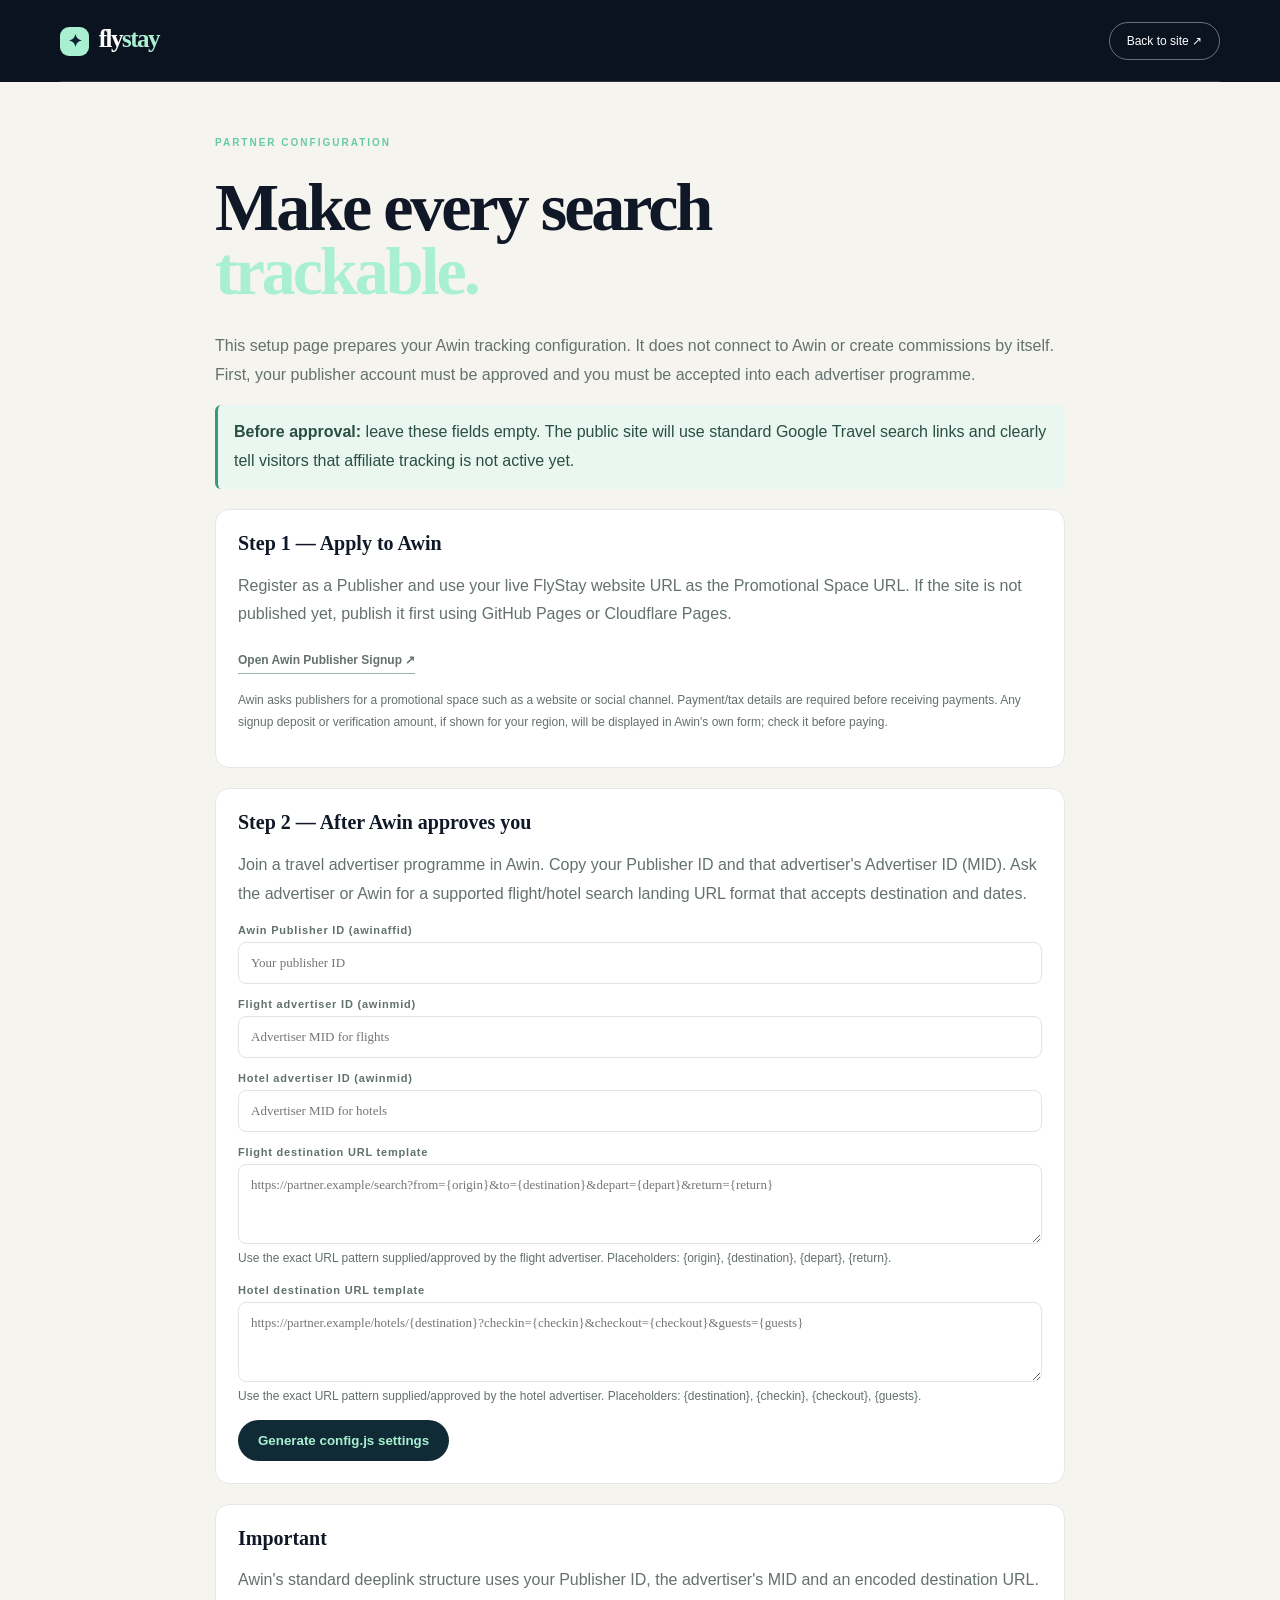
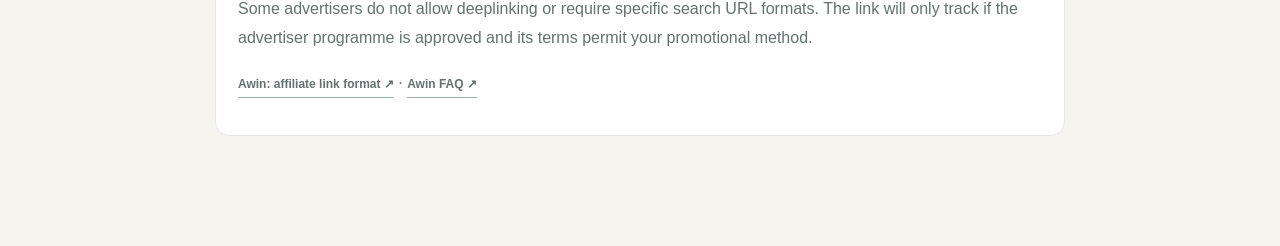
==== affiliate-setup.html @ 5011d4ce "Add files via upload" ====
<!doctype html>
<html lang="en"><head><meta charset="utf-8"><meta name="viewport" content="width=device-width,initial-scale=1"><title>Affiliate setup — FlyStay</title><link rel="stylesheet" href="styles.css">
<style>
.setup{max-width:850px;padding:55px 0 90px}.setup h1{font-size:clamp(42px,7vw,68px);letter-spacing:-3px;margin:28px 0}.setup p{color:#64716e;line-height:1.8}.setup-card{background:#fff;border:1px solid #e3e8e4;border-radius:14px;padding:22px;margin:20px 0}.setup-card h2{font:600 20px "Space Grotesk"}.setup label{display:block;font-size:11px;font-weight:700;letter-spacing:.8px;color:#61716d;margin:14px 0 6px}.setup input,.setup textarea{width:100%;border:1px solid #dfe6e1;border-radius:8px;padding:12px;font:13px "DM Sans";color:#13242b}.setup textarea{min-height:80px}.setup button{background:#102b35;color:#a9f0d1;border:0;border-radius:30px;padding:13px 20px;font-weight:700;cursor:pointer}.setup pre{white-space:pre-wrap;overflow-wrap:anywhere;background:#101c28;color:#c9f4df;padding:16px;border-radius:10px;font-size:12px}.hint{font-size:12px!important}.notice{background:#eaf7f0;border-left:3px solid #399a7b;padding:13px 16px;border-radius:6px;color:#294e42!important}
</style></head>
<body><header class="nav-wrap" style="position:relative;background:#0b1220"><nav class="nav container"><a class="brand" href="index.html"><span class="brand-mark">✦</span> fly<span>stay</span></a><a class="nav-cta" href="index.html">Back to site ↗</a></nav></header>
<main class="container setup">
<div class="section-kicker">PARTNER CONFIGURATION</div><h1>Make every search<br><em>trackable.</em></h1>
<p>This setup page prepares your Awin tracking configuration. It does not connect to Awin or create commissions by itself. First, your publisher account must be approved and you must be accepted into each advertiser programme.</p>
<p class="notice"><strong>Before approval:</strong> leave these fields empty. The public site will use standard Google Travel search links and clearly tell visitors that affiliate tracking is not active yet.</p>
<div class="setup-card">
<h2>Step 1 — Apply to Awin</h2>
<p>Register as a Publisher and use your live FlyStay website URL as the Promotional Space URL. If the site is not published yet, publish it first using GitHub Pages or Cloudflare Pages.</p>
<p><a class="text-link" href="https://ui.awin.com/publisher-signup" target="_blank" rel="noopener">Open Awin Publisher Signup ↗</a></p>
<p class="hint">Awin asks publishers for a promotional space such as a website or social channel. Payment/tax details are required before receiving payments. Any signup deposit or verification amount, if shown for your region, will be displayed in Awin's own form; check it before paying.</p>
</div>
<div class="setup-card">
<h2>Step 2 — After Awin approves you</h2>
<p>Join a travel advertiser programme in Awin. Copy your Publisher ID and that advertiser's Advertiser ID (MID). Ask the advertiser or Awin for a supported flight/hotel search landing URL format that accepts destination and dates.</p>
<label for="pub">Awin Publisher ID (awinaffid)</label><input id="pub" placeholder="Your publisher ID">
<label for="flightmid">Flight advertiser ID (awinmid)</label><input id="flightmid" placeholder="Advertiser MID for flights">
<label for="hotelmid">Hotel advertiser ID (awinmid)</label><input id="hotelmid" placeholder="Advertiser MID for hotels">
<label for="flighttemplate">Flight destination URL template</label><textarea id="flighttemplate" placeholder="https://partner.example/search?from={origin}&to={destination}&depart={depart}&return={return}"></textarea>
<p class="hint">Use the exact URL pattern supplied/approved by the flight advertiser. Placeholders: {origin}, {destination}, {depart}, {return}.</p>
<label for="hoteltemplate">Hotel destination URL template</label><textarea id="hoteltemplate" placeholder="https://partner.example/hotels/{destination}?checkin={checkin}&checkout={checkout}&guests={guests}"></textarea>
<p class="hint">Use the exact URL pattern supplied/approved by the hotel advertiser. Placeholders: {destination}, {checkin}, {checkout}, {guests}.</p>
<button id="generate">Generate config.js settings</button>
</div>
<div class="setup-card" id="output-card" hidden><h2>Step 3 — Copy these settings into config.js</h2><p>Replace the matching settings in the website's config.js file with the generated values, save, and upload the updated file to your website.</p><pre id="output"></pre><button id="copy">Copy settings</button></div>
<div class="setup-card"><h2>Important</h2><p>Awin's standard deeplink structure uses your Publisher ID, the advertiser's MID and an encoded destination URL. Some advertisers do not allow deeplinking or require specific search URL formats. The link will only track if the advertiser programme is approved and its terms permit your promotional method.</p><p><a class="text-link" href="https://success.awin.com/s/article/What-does-an-affiliate-link-look-like" target="_blank" rel="noopener">Awin: affiliate link format ↗</a> · <a class="text-link" href="https://www.awin.com/gb/faqs" target="_blank" rel="noopener">Awin FAQ ↗</a></p></div>
</main><script>
const $=id=>document.getElementById(id);
let snippet="";
$("generate").addEventListener("click",()=>{
 const v={pub:$("pub").value.trim(),fm:$("flightmid").value.trim(),hm:$("hotelmid").value.trim(),ft:$("flighttemplate").value.trim(),ht:$("hoteltemplate").value.trim()};
 if(!v.pub||!v.fm||!v.hm||!v.ft||!v.ht){alert("กรอกข้อมูลให้ครบก่อน โดยใช้ข้อมูลจริงจาก Awin และ URL ที่ Partner อนุญาต");return;}
 const q=s=>JSON.stringify(s);
 snippet=`awinPublisherId: ${q(v.pub)},\nflightAdvertiserId: ${q(v.fm)},\nhotelAdvertiserId: ${q(v.hm)},\nflightLandingUrlTemplate: ${q(v.ft)},\nhotelLandingUrlTemplate: ${q(v.ht)},`;
 $("output").textContent=snippet;$("output-card").hidden=false;
});
$("copy").addEventListener("click",async()=>{try{await navigator.clipboard.writeText(snippet);alert("Copied. Paste these lines into config.js.");}catch(e){alert("Select and copy the text manually.");}});
</script></body></html>
---- styles.css ----
*{box-sizing:border-box}html{scroll-behavior:smooth}body{margin:0;background:#f5f4ef;color:#101827;font-family:"DM Sans",sans-serif}a{color:inherit;text-decoration:none}.container{width:min(1160px,calc(100% - 48px));margin:auto}.nav-wrap{position:absolute;z-index:5;top:0;left:0;width:100%;color:white}.nav{height:82px;display:flex;align-items:center;justify-content:space-between;border-bottom:1px solid #ffffff26}.brand{font:700 25px "Space Grotesk";letter-spacing:-1.5px}.brand span:last-child{color:#a9f0d1}.brand-mark{display:inline-grid;place-items:center;width:29px;height:29px;border-radius:9px;background:#a9f0d1;color:#102238;font-size:17px;margin-right:5px}.nav-links{display:flex;gap:34px;font-size:13px;color:#d3d9df}.nav-links a:hover,.footer-links a:hover{color:#a9f0d1}.nav-cta{border:1px solid #ffffff65;border-radius:30px;padding:11px 17px;font-size:12px}.nav-cta span{color:#a9f0d1;margin-left:10px}.hero{position:relative;overflow:hidden;min-height:690px;background:radial-gradient(ellipse at 77% 38%,#235e5d 0%,transparent 38%),linear-gradient(115deg,#0b1220,#142c3a 65%,#183d43);color:white}.hero:after{content:"";position:absolute;inset:0;background-image:linear-gradient(120deg,transparent 45%,#ffffff08 45.1%,transparent 45.4%),radial-gradient(#ffffff20 .7px,transparent .7px);background-size:auto,18px 18px;mask-image:linear-gradient(90deg,transparent,#000)}.hero-glow{position:absolute;width:520px;height:520px;border:1px solid #a9f0d128;border-radius:50%;right:5%;top:120px;box-shadow:0 0 0 55px #a9f0d10a,0 0 0 110px #a9f0d108}.hero-inner{position:relative;z-index:1;padding-top:190px}.eyebrow,.section-kicker{font-size:10px;font-weight:700;letter-spacing:2px;color:#67cba7}.pulse{display:inline-block;width:7px;height:7px;border-radius:50%;background:#a9f0d1;margin-right:9px;box-shadow:0 0 12px #a9f0d1}h1,h2,h3,p{margin-top:0}h1{font:700 clamp(64px,9vw,112px)/.94 "Space Grotesk";letter-spacing:-7px;margin:27px 0 22px}h1 em,h2 em{font-style:normal;color:#a9f0d1}.hero-copy{max-width:470px;color:#c5d0d5;line-height:1.8;font-size:16px}.hero-tags{display:flex;gap:10px;flex-wrap:wrap;margin-top:30px}.hero-tags span{font-size:11px;border:1px solid #ffffff38;border-radius:30px;padding:10px 14px;color:#e1e9e9}.hero-bottom{display:flex;justify-content:space-between;max-width:570px;margin-top:90px;color:#8fa5aa;font-size:9px;letter-spacing:1.7px}.scroll-cue b{color:#a9f0d1;margin-left:10px}.hero-stamp{position:absolute;z-index:1;right:11%;top:46%;font:700 13px/1.5 "Space Grotesk";letter-spacing:2px;color:#d7e9df;transform:rotate(9deg);border:1px solid #a9f0d15c;border-radius:50%;width:130px;height:130px;display:grid;place-content:center;text-align:center}.hero-stamp b{font-size:20px;color:#a9f0d1}.search-section{position:relative;z-index:2;margin-top:-58px}.search-card{background:white;border-radius:17px;padding:25px 28px;box-shadow:0 18px 55px #10182718}.search-tabs{display:flex;gap:8px;margin-bottom:22px}.tab{border:0;background:#f0f2ef;padding:11px 17px;border-radius:30px;font:600 12px "DM Sans";color:#59636a;cursor:pointer}.tab.active{background:#102b35;color:#a9f0d1}.fields{display:grid;grid-template-columns:1.15fr 1.15fr 1fr 1fr;gap:12px}.field{display:flex;flex-direction:column;gap:9px;border:1px solid #e3e8e4;border-radius:9px;padding:12px 14px;min-width:0}.field span{font-size:9px;letter-spacing:1.4px;font-weight:700;color:#82908d}.field input,.field select{border:0;outline:0;font:600 13px "DM Sans";color:#17252b;background:transparent;width:100%;min-width:0}.search-action{display:flex;justify-content:space-between;align-items:center;margin-top:17px}.search-action p,.affiliate-note{font-size:11px;color:#8b9692;margin:0}.search-button{border:0;border-radius:30px;background:#a9f0d1;color:#102b35;font:700 12px "DM Sans";padding:14px 22px;cursor:pointer}.search-button span{margin-left:18px;font-size:17px}.affiliate-note{margin-top:14px;font-size:10px}.discover{padding-top:105px;padding-bottom:110px}.section-heading{display:flex;justify-content:space-between;align-items:end;margin-bottom:28px}.section-heading h2,.about h2,.manifesto h2{font:700 clamp(39px,5vw,58px)/1.05 "Space Grotesk";letter-spacing:-2.8px;margin:14px 0 0}.section-heading h2 em,.about h2 em{color:#399a7b}.text-link{font-size:12px;font-weight:700;border-bottom:1px solid #9db3a9;padding-bottom:6px}.destination-grid{display:grid;grid-template-columns:1.25fr 1fr 1fr;gap:16px}.destination-card{height:350px;border-radius:13px;position:relative;overflow:hidden;background-size:cover;background-position:center;display:flex;align-items:end;transition:transform .25s}.destination-card:hover{transform:translateY(-5px)}.card-bali{background-image:url("https://images.unsplash.com/photo-1537996194471-e657df975ab4?auto=format&fit=crop&w=1000&q=85")}.card-tokyo{background-image:url("https://images.unsplash.com/photo-1540959733332-eab4de50a5a2?auto=format&fit=crop&w=900&q=85")}.card-paris{background-image:url("https://images.unsplash.com/photo-1502602898657-3e91760cbb34?auto=format&fit=crop&w=900&q=85")}.card-overlay{position:absolute;inset:0;background:linear-gradient(0deg,#08151de8,transparent 70%)}.card-content{position:relative;color:white;padding:25px}.card-content span{font-size:9px;letter-spacing:1.7px;color:#a9f0d1}.card-content h3{font:600 25px "Space Grotesk";margin:9px 0}.card-content b{font-size:10px;font-weight:500;color:#d3e0dc}.manifesto{background:#102b35;color:white;padding:100px 0}.manifesto-inner{max-width:900px}.manifesto h2{font-size:clamp(52px,7vw,78px);margin:20px 0}.manifesto-inner>p{max-width:530px;color:#b8c9c8;line-height:1.9;font-size:14px}.steps{display:grid;grid-template-columns:repeat(3,1fr);gap:30px;margin-top:65px;border-top:1px solid #ffffff30;padding-top:24px}.steps div{display:flex;flex-direction:column;gap:12px}.steps b{font:600 12px "Space Grotesk";color:#a9f0d1}.steps strong{font:600 16px "Space Grotesk"}.steps span{font-size:11px;line-height:1.6;color:#a8b9b8}.about{padding:100px 0;display:grid;grid-template-columns:1fr 1fr;gap:60px}.about-copy{max-width:480px;padding-top:20px}.about-copy p{font-size:14px;line-height:1.9;color:#596a6b}.about-copy .small-print{font-size:11px;color:#84918d}footer{background:#0b1220;color:#9aabae;padding:28px 0}.footer-inner{display:flex;align-items:center;justify-content:space-between;gap:20px}.footer-inner .brand{color:white;font-size:21px}.footer-links{display:flex;gap:22px;font-size:10px}.footer-inner>span{font-size:10px}@media(max-width:760px){.container{width:min(100% - 32px,560px)}.nav{height:70px}.nav-links{display:none}.hero{min-height:650px}.hero-inner{padding-top:165px}h1{letter-spacing:-4px}.hero-stamp{right:8%;top:57%;width:95px;height:95px;font-size:10px}.hero-bottom{margin-top:75px}.search-section{margin-top:-35px}.search-card{padding:20px 16px}.fields{grid-template-columns:1fr 1fr}.search-action{align-items:flex-start;gap:15px;flex-direction:column}.search-button{width:100%}.discover{padding-top:75px;padding-bottom:75px}.section-heading{align-items:start;gap:20px;flex-direction:column}.destination-grid{grid-template-columns:1fr}.destination-card{height:300px}.manifesto{padding:75px 0}.steps{grid-template-columns:1fr;gap:25px;margin-top:45px}.about{padding:75px 0;grid-template-columns:1fr;gap:20px}.footer-inner{align-items:flex-start;flex-direction:column}.footer-links{flex-wrap:wrap}.hero-tags{max-width:300px}.hero-copy{max-width:330px}}
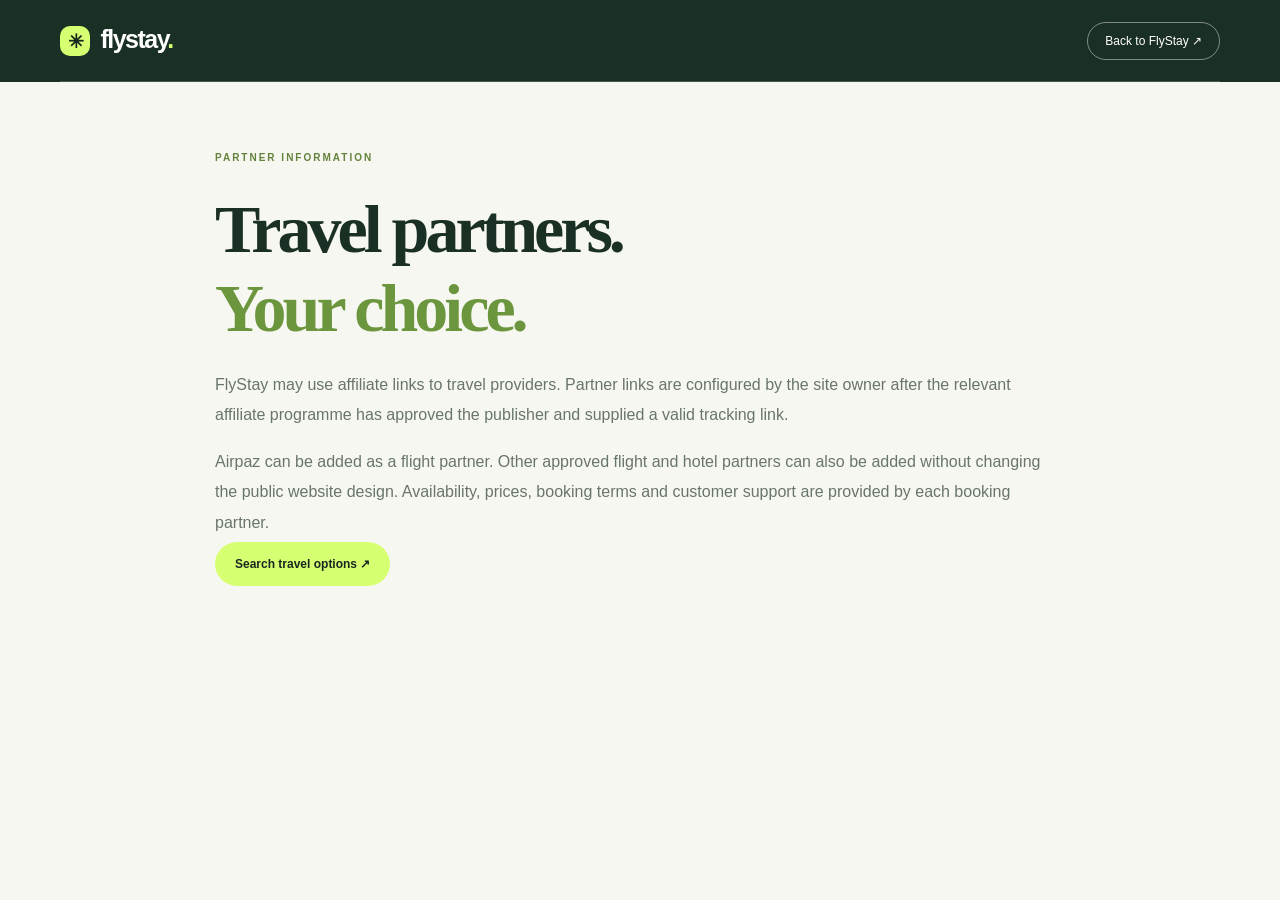
==== commit d2849d7d: "Add files via upload" ====
--- a/affiliate-setup.html
+++ b/affiliate-setup.html
@@ -1,42 +1 @@
-<!doctype html>
-<html lang="en"><head><meta charset="utf-8"><meta name="viewport" content="width=device-width,initial-scale=1"><title>Affiliate setup — FlyStay</title><link rel="stylesheet" href="styles.css">
-<style>
-.setup{max-width:850px;padding:55px 0 90px}.setup h1{font-size:clamp(42px,7vw,68px);letter-spacing:-3px;margin:28px 0}.setup p{color:#64716e;line-height:1.8}.setup-card{background:#fff;border:1px solid #e3e8e4;border-radius:14px;padding:22px;margin:20px 0}.setup-card h2{font:600 20px "Space Grotesk"}.setup label{display:block;font-size:11px;font-weight:700;letter-spacing:.8px;color:#61716d;margin:14px 0 6px}.setup input,.setup textarea{width:100%;border:1px solid #dfe6e1;border-radius:8px;padding:12px;font:13px "DM Sans";color:#13242b}.setup textarea{min-height:80px}.setup button{background:#102b35;color:#a9f0d1;border:0;border-radius:30px;padding:13px 20px;font-weight:700;cursor:pointer}.setup pre{white-space:pre-wrap;overflow-wrap:anywhere;background:#101c28;color:#c9f4df;padding:16px;border-radius:10px;font-size:12px}.hint{font-size:12px!important}.notice{background:#eaf7f0;border-left:3px solid #399a7b;padding:13px 16px;border-radius:6px;color:#294e42!important}
-</style></head>
-<body><header class="nav-wrap" style="position:relative;background:#0b1220"><nav class="nav container"><a class="brand" href="index.html"><span class="brand-mark">✦</span> fly<span>stay</span></a><a class="nav-cta" href="index.html">Back to site ↗</a></nav></header>
-<main class="container setup">
-<div class="section-kicker">PARTNER CONFIGURATION</div><h1>Make every search<br><em>trackable.</em></h1>
-<p>This setup page prepares your Awin tracking configuration. It does not connect to Awin or create commissions by itself. First, your publisher account must be approved and you must be accepted into each advertiser programme.</p>
-<p class="notice"><strong>Before approval:</strong> leave these fields empty. The public site will use standard Google Travel search links and clearly tell visitors that affiliate tracking is not active yet.</p>
-<div class="setup-card">
-<h2>Step 1 — Apply to Awin</h2>
-<p>Register as a Publisher and use your live FlyStay website URL as the Promotional Space URL. If the site is not published yet, publish it first using GitHub Pages or Cloudflare Pages.</p>
-<p><a class="text-link" href="https://ui.awin.com/publisher-signup" target="_blank" rel="noopener">Open Awin Publisher Signup ↗</a></p>
-<p class="hint">Awin asks publishers for a promotional space such as a website or social channel. Payment/tax details are required before receiving payments. Any signup deposit or verification amount, if shown for your region, will be displayed in Awin's own form; check it before paying.</p>
-</div>
-<div class="setup-card">
-<h2>Step 2 — After Awin approves you</h2>
-<p>Join a travel advertiser programme in Awin. Copy your Publisher ID and that advertiser's Advertiser ID (MID). Ask the advertiser or Awin for a supported flight/hotel search landing URL format that accepts destination and dates.</p>
-<label for="pub">Awin Publisher ID (awinaffid)</label><input id="pub" placeholder="Your publisher ID">
-<label for="flightmid">Flight advertiser ID (awinmid)</label><input id="flightmid" placeholder="Advertiser MID for flights">
-<label for="hotelmid">Hotel advertiser ID (awinmid)</label><input id="hotelmid" placeholder="Advertiser MID for hotels">
-<label for="flighttemplate">Flight destination URL template</label><textarea id="flighttemplate" placeholder="https://partner.example/search?from={origin}&to={destination}&depart={depart}&return={return}"></textarea>
-<p class="hint">Use the exact URL pattern supplied/approved by the flight advertiser. Placeholders: {origin}, {destination}, {depart}, {return}.</p>
-<label for="hoteltemplate">Hotel destination URL template</label><textarea id="hoteltemplate" placeholder="https://partner.example/hotels/{destination}?checkin={checkin}&checkout={checkout}&guests={guests}"></textarea>
-<p class="hint">Use the exact URL pattern supplied/approved by the hotel advertiser. Placeholders: {destination}, {checkin}, {checkout}, {guests}.</p>
-<button id="generate">Generate config.js settings</button>
-</div>
-<div class="setup-card" id="output-card" hidden><h2>Step 3 — Copy these settings into config.js</h2><p>Replace the matching settings in the website's config.js file with the generated values, save, and upload the updated file to your website.</p><pre id="output"></pre><button id="copy">Copy settings</button></div>
-<div class="setup-card"><h2>Important</h2><p>Awin's standard deeplink structure uses your Publisher ID, the advertiser's MID and an encoded destination URL. Some advertisers do not allow deeplinking or require specific search URL formats. The link will only track if the advertiser programme is approved and its terms permit your promotional method.</p><p><a class="text-link" href="https://success.awin.com/s/article/What-does-an-affiliate-link-look-like" target="_blank" rel="noopener">Awin: affiliate link format ↗</a> · <a class="text-link" href="https://www.awin.com/gb/faqs" target="_blank" rel="noopener">Awin FAQ ↗</a></p></div>
-</main><script>
-const $=id=>document.getElementById(id);
-let snippet="";
-$("generate").addEventListener("click",()=>{
- const v={pub:$("pub").value.trim(),fm:$("flightmid").value.trim(),hm:$("hotelmid").value.trim(),ft:$("flighttemplate").value.trim(),ht:$("hoteltemplate").value.trim()};
- if(!v.pub||!v.fm||!v.hm||!v.ft||!v.ht){alert("กรอกข้อมูลให้ครบก่อน โดยใช้ข้อมูลจริงจาก Awin และ URL ที่ Partner อนุญาต");return;}
- const q=s=>JSON.stringify(s);
- snippet=`awinPublisherId: ${q(v.pub)},\nflightAdvertiserId: ${q(v.fm)},\nhotelAdvertiserId: ${q(v.hm)},\nflightLandingUrlTemplate: ${q(v.ft)},\nhotelLandingUrlTemplate: ${q(v.ht)},`;
- $("output").textContent=snippet;$("output-card").hidden=false;
-});
-$("copy").addEventListener("click",async()=>{try{await navigator.clipboard.writeText(snippet);alert("Copied. Paste these lines into config.js.");}catch(e){alert("Select and copy the text manually.");}});
-</script></body></html>+<!doctype html><html lang="en"><head><meta charset="utf-8"><meta name="viewport" content="width=device-width,initial-scale=1"><title>FlyStay — Partner information</title><link rel="stylesheet" href="styles.css"></head><body><header class="topbar" style="position:relative;background:#1b3024"><nav class="nav wrap"><a class="logo" href="index.html"><span class="logo-icon">✳</span> flystay<span class="logo-dot">.</span></a><a class="navbtn" href="index.html">Back to FlyStay ↗</a></nav></header><main class="wrap" style="padding:65px 0;max-width:850px"><span class="eyebrow dark">PARTNER INFORMATION</span><h1 style="font:800 clamp(42px,7vw,68px) Manrope;letter-spacing:-4px;color:#1b3024">Travel partners.<br><span style="color:#6c963e">Your choice.</span></h1><p style="line-height:1.9;color:#68756a">FlyStay may use affiliate links to travel providers. Partner links are configured by the site owner after the relevant affiliate programme has approved the publisher and supplied a valid tracking link.</p><p style="line-height:1.9;color:#68756a">Airpaz can be added as a flight partner. Other approved flight and hotel partners can also be added without changing the public website design. Availability, prices, booking terms and customer support are provided by each booking partner.</p><p><a class="primary" href="index.html#search">Search travel options ↗</a></p></main></body></html>
--- a/styles.css
+++ b/styles.css
@@ -1 +1 @@
-*{box-sizing:border-box}html{scroll-behavior:smooth}body{margin:0;background:#f5f4ef;color:#101827;font-family:"DM Sans",sans-serif}a{color:inherit;text-decoration:none}.container{width:min(1160px,calc(100% - 48px));margin:auto}.nav-wrap{position:absolute;z-index:5;top:0;left:0;width:100%;color:white}.nav{height:82px;display:flex;align-items:center;justify-content:space-between;border-bottom:1px solid #ffffff26}.brand{font:700 25px "Space Grotesk";letter-spacing:-1.5px}.brand span:last-child{color:#a9f0d1}.brand-mark{display:inline-grid;place-items:center;width:29px;height:29px;border-radius:9px;background:#a9f0d1;color:#102238;font-size:17px;margin-right:5px}.nav-links{display:flex;gap:34px;font-size:13px;color:#d3d9df}.nav-links a:hover,.footer-links a:hover{color:#a9f0d1}.nav-cta{border:1px solid #ffffff65;border-radius:30px;padding:11px 17px;font-size:12px}.nav-cta span{color:#a9f0d1;margin-left:10px}.hero{position:relative;overflow:hidden;min-height:690px;background:radial-gradient(ellipse at 77% 38%,#235e5d 0%,transparent 38%),linear-gradient(115deg,#0b1220,#142c3a 65%,#183d43);color:white}.hero:after{content:"";position:absolute;inset:0;background-image:linear-gradient(120deg,transparent 45%,#ffffff08 45.1%,transparent 45.4%),radial-gradient(#ffffff20 .7px,transparent .7px);background-size:auto,18px 18px;mask-image:linear-gradient(90deg,transparent,#000)}.hero-glow{position:absolute;width:520px;height:520px;border:1px solid #a9f0d128;border-radius:50%;right:5%;top:120px;box-shadow:0 0 0 55px #a9f0d10a,0 0 0 110px #a9f0d108}.hero-inner{position:relative;z-index:1;padding-top:190px}.eyebrow,.section-kicker{font-size:10px;font-weight:700;letter-spacing:2px;color:#67cba7}.pulse{display:inline-block;width:7px;height:7px;border-radius:50%;background:#a9f0d1;margin-right:9px;box-shadow:0 0 12px #a9f0d1}h1,h2,h3,p{margin-top:0}h1{font:700 clamp(64px,9vw,112px)/.94 "Space Grotesk";letter-spacing:-7px;margin:27px 0 22px}h1 em,h2 em{font-style:normal;color:#a9f0d1}.hero-copy{max-width:470px;color:#c5d0d5;line-height:1.8;font-size:16px}.hero-tags{display:flex;gap:10px;flex-wrap:wrap;margin-top:30px}.hero-tags span{font-size:11px;border:1px solid #ffffff38;border-radius:30px;padding:10px 14px;color:#e1e9e9}.hero-bottom{display:flex;justify-content:space-between;max-width:570px;margin-top:90px;color:#8fa5aa;font-size:9px;letter-spacing:1.7px}.scroll-cue b{color:#a9f0d1;margin-left:10px}.hero-stamp{position:absolute;z-index:1;right:11%;top:46%;font:700 13px/1.5 "Space Grotesk";letter-spacing:2px;color:#d7e9df;transform:rotate(9deg);border:1px solid #a9f0d15c;border-radius:50%;width:130px;height:130px;display:grid;place-content:center;text-align:center}.hero-stamp b{font-size:20px;color:#a9f0d1}.search-section{position:relative;z-index:2;margin-top:-58px}.search-card{background:white;border-radius:17px;padding:25px 28px;box-shadow:0 18px 55px #10182718}.search-tabs{display:flex;gap:8px;margin-bottom:22px}.tab{border:0;background:#f0f2ef;padding:11px 17px;border-radius:30px;font:600 12px "DM Sans";color:#59636a;cursor:pointer}.tab.active{background:#102b35;color:#a9f0d1}.fields{display:grid;grid-template-columns:1.15fr 1.15fr 1fr 1fr;gap:12px}.field{display:flex;flex-direction:column;gap:9px;border:1px solid #e3e8e4;border-radius:9px;padding:12px 14px;min-width:0}.field span{font-size:9px;letter-spacing:1.4px;font-weight:700;color:#82908d}.field input,.field select{border:0;outline:0;font:600 13px "DM Sans";color:#17252b;background:transparent;width:100%;min-width:0}.search-action{display:flex;justify-content:space-between;align-items:center;margin-top:17px}.search-action p,.affiliate-note{font-size:11px;color:#8b9692;margin:0}.search-button{border:0;border-radius:30px;background:#a9f0d1;color:#102b35;font:700 12px "DM Sans";padding:14px 22px;cursor:pointer}.search-button span{margin-left:18px;font-size:17px}.affiliate-note{margin-top:14px;font-size:10px}.discover{padding-top:105px;padding-bottom:110px}.section-heading{display:flex;justify-content:space-between;align-items:end;margin-bottom:28px}.section-heading h2,.about h2,.manifesto h2{font:700 clamp(39px,5vw,58px)/1.05 "Space Grotesk";letter-spacing:-2.8px;margin:14px 0 0}.section-heading h2 em,.about h2 em{color:#399a7b}.text-link{font-size:12px;font-weight:700;border-bottom:1px solid #9db3a9;padding-bottom:6px}.destination-grid{display:grid;grid-template-columns:1.25fr 1fr 1fr;gap:16px}.destination-card{height:350px;border-radius:13px;position:relative;overflow:hidden;background-size:cover;background-position:center;display:flex;align-items:end;transition:transform .25s}.destination-card:hover{transform:translateY(-5px)}.card-bali{background-image:url("https://images.unsplash.com/photo-1537996194471-e657df975ab4?auto=format&fit=crop&w=1000&q=85")}.card-tokyo{background-image:url("https://images.unsplash.com/photo-1540959733332-eab4de50a5a2?auto=format&fit=crop&w=900&q=85")}.card-paris{background-image:url("https://images.unsplash.com/photo-1502602898657-3e91760cbb34?auto=format&fit=crop&w=900&q=85")}.card-overlay{position:absolute;inset:0;background:linear-gradient(0deg,#08151de8,transparent 70%)}.card-content{position:relative;color:white;padding:25px}.card-content span{font-size:9px;letter-spacing:1.7px;color:#a9f0d1}.card-content h3{font:600 25px "Space Grotesk";margin:9px 0}.card-content b{font-size:10px;font-weight:500;color:#d3e0dc}.manifesto{background:#102b35;color:white;padding:100px 0}.manifesto-inner{max-width:900px}.manifesto h2{font-size:clamp(52px,7vw,78px);margin:20px 0}.manifesto-inner>p{max-width:530px;color:#b8c9c8;line-height:1.9;font-size:14px}.steps{display:grid;grid-template-columns:repeat(3,1fr);gap:30px;margin-top:65px;border-top:1px solid #ffffff30;padding-top:24px}.steps div{display:flex;flex-direction:column;gap:12px}.steps b{font:600 12px "Space Grotesk";color:#a9f0d1}.steps strong{font:600 16px "Space Grotesk"}.steps span{font-size:11px;line-height:1.6;color:#a8b9b8}.about{padding:100px 0;display:grid;grid-template-columns:1fr 1fr;gap:60px}.about-copy{max-width:480px;padding-top:20px}.about-copy p{font-size:14px;line-height:1.9;color:#596a6b}.about-copy .small-print{font-size:11px;color:#84918d}footer{background:#0b1220;color:#9aabae;padding:28px 0}.footer-inner{display:flex;align-items:center;justify-content:space-between;gap:20px}.footer-inner .brand{color:white;font-size:21px}.footer-links{display:flex;gap:22px;font-size:10px}.footer-inner>span{font-size:10px}@media(max-width:760px){.container{width:min(100% - 32px,560px)}.nav{height:70px}.nav-links{display:none}.hero{min-height:650px}.hero-inner{padding-top:165px}h1{letter-spacing:-4px}.hero-stamp{right:8%;top:57%;width:95px;height:95px;font-size:10px}.hero-bottom{margin-top:75px}.search-section{margin-top:-35px}.search-card{padding:20px 16px}.fields{grid-template-columns:1fr 1fr}.search-action{align-items:flex-start;gap:15px;flex-direction:column}.search-button{width:100%}.discover{padding-top:75px;padding-bottom:75px}.section-heading{align-items:start;gap:20px;flex-direction:column}.destination-grid{grid-template-columns:1fr}.destination-card{height:300px}.manifesto{padding:75px 0}.steps{grid-template-columns:1fr;gap:25px;margin-top:45px}.about{padding:75px 0;grid-template-columns:1fr;gap:20px}.footer-inner{align-items:flex-start;flex-direction:column}.footer-links{flex-wrap:wrap}.hero-tags{max-width:300px}.hero-copy{max-width:330px}}+*{box-sizing:border-box}html{scroll-behavior:smooth}body{margin:0;background:#f7f7f2;color:#17231f;font-family:"DM Sans",sans-serif}a{color:inherit;text-decoration:none}.wrap{width:min(1160px,calc(100% - 48px));margin:auto}.topbar{position:absolute;z-index:10;top:0;width:100%;color:#fff}.nav{height:82px;display:flex;align-items:center;justify-content:space-between;border-bottom:1px solid #ffffff30}.logo{font:800 25px Manrope,sans-serif;letter-spacing:-1.5px}.logo-icon{display:inline-grid;place-items:center;width:30px;height:30px;border-radius:10px;background:#d6ff72;color:#14251d;font-size:19px;margin-right:5px}.logo-dot{color:#d6ff72}.navlinks{display:flex;gap:34px;font-size:13px;color:#e2e9e4}.navlinks a:hover{color:#d6ff72}.navbtn{border:1px solid #ffffff70;border-radius:30px;padding:11px 17px;font-size:12px}.navbtn span{color:#d6ff72;margin-left:10px}.menu{display:none;background:none;border:0;color:white;font-size:22px}.hero{min-height:700px;position:relative;overflow:hidden;background:#172a23;color:white}.hero-bg{position:absolute;inset:0;background:radial-gradient(ellipse at 70% 40%,#345d48 0,transparent 38%),linear-gradient(115deg,#13231d,#1d3a2e 65%,#203d31)}.hero-bg:after{content:"";position:absolute;inset:0;background-image:radial-gradient(#ffffff19 .7px,transparent .7px);background-size:17px 17px;opacity:.45}.hero-content{position:relative;z-index:2;padding-top:174px}.eyebrow{font-size:10px;letter-spacing:2px;font-weight:800;color:#d6ff72}.eyebrow i{display:inline-block;width:7px;height:7px;border-radius:50%;background:#d6ff72;margin-right:9px;box-shadow:0 0 13px #d6ff72}h1,h2,h3,p{margin-top:0}h1{font:800 clamp(66px,9vw,116px)/.92 Manrope,sans-serif;letter-spacing:-7px;margin:25px 0 22px}h1 span,h2 em{color:#d6ff72;font-style:normal}.hero-sub{max-width:430px;color:#d0ddd4;font-size:16px;line-height:1.8}.hero-ctas{display:flex;align-items:center;gap:27px;margin-top:30px}.primary{background:#d6ff72;color:#18291f;padding:15px 20px;border-radius:30px;font-size:12px;font-weight:800}.primary b{margin-left:18px}.text-cta{font-size:12px;color:#e1e9e3}.text-cta span{color:#d6ff72;margin-left:9px}.hero-meta{display:flex;gap:30px;margin-top:78px;color:#a8b8ad;font-size:9px;letter-spacing:1.5px}.hero-photo{position:absolute;right:7%;top:150px;width:36%;height:420px;border-radius:190px 190px 18px 18px;background:linear-gradient(0deg,#10251c66,#10251c00),url("https://images.unsplash.com/photo-1530789253388-582c481c54b0?auto=format&fit=crop&w=1200&q=85") center/cover;box-shadow:0 25px 80px #0004;transform:rotate(2deg)}.photo-label{position:absolute;bottom:26px;left:27px;display:flex;flex-direction:column;gap:6px}.photo-label span{font-size:9px;letter-spacing:2px;color:#d6ff72}.photo-label b{font:700 23px Manrope}.photo-label small{font-size:11px;color:#e0e8e0}.floating-note{position:absolute;z-index:3;right:34%;top:490px;background:#f7f7f2;color:#1b2b22;border-radius:13px;padding:13px 18px;display:flex;align-items:center;gap:12px;box-shadow:0 12px 35px #0003;transform:rotate(-4deg)}.floating-note>span{font-size:25px;color:#719d36}.floating-note div{display:flex;flex-direction:column;gap:2px}.floating-note b{font:800 13px Manrope}.floating-note small{font-size:10px;color:#738078}.search-wrap{position:relative;z-index:4;margin-top:-42px}.search-intro{display:flex;justify-content:space-between;align-items:end;margin-bottom:15px}.dark{color:#63833c}.search-intro h2,.section-top h2,.about h2{font:800 clamp(38px,5vw,56px)/1.02 Manrope;letter-spacing:-3px;margin:10px 0 0}.search-intro h2 em,.section-top h2 em,.about h2 em{color:#6c963e}.search-card{background:#fff;border-radius:20px;padding:23px 25px;box-shadow:0 18px 55px #1c30201a}.tabs{display:flex;gap:8px;margin-bottom:20px}.tab{border:0;background:#f0f2eb;padding:11px 17px;border-radius:30px;font:700 12px "DM Sans";color:#59665c;cursor:pointer}.tab.active{background:#1b3024;color:#d6ff72}.fields{display:grid;grid-template-columns:1.1fr 1.1fr 1fr 1fr;gap:11px}.field{display:flex;flex-direction:column;gap:8px;border:1px solid #e3e8df;border-radius:11px;padding:12px 14px;min-width:0}.field small{font-size:9px;letter-spacing:1.4px;font-weight:800;color:#8a968a}.field input,.field select{border:0;outline:0;font:600 13px "DM Sans";color:#1b2a20;background:transparent;width:100%;min-width:0}.search-bottom{display:flex;justify-content:space-between;align-items:center;margin-top:17px}.search-bottom p,.microcopy{font-size:11px;color:#89948a;margin:0}.search-button{border:0;border-radius:30px;background:#d6ff72;color:#1b3024;font:800 12px "DM Sans";padding:14px 22px;cursor:pointer}.search-button span{margin-left:18px;font-size:17px}.microcopy{margin:13px 4px 0}.discover{padding-top:112px;padding-bottom:112px}.section-top{display:flex;justify-content:space-between;align-items:end;margin-bottom:30px}.section-top>p{font-size:13px;line-height:1.8;color:#7d887e}.destination-grid{display:grid;grid-template-columns:1.25fr 1fr 1fr;gap:16px}.destination{height:365px;border-radius:16px;position:relative;overflow:hidden;background-size:cover;background-position:center;display:flex;flex-direction:column;justify-content:space-between;padding:22px;color:#fff;transition:transform .25s}.destination:hover{transform:translateY(-6px)}.destination:before{content:"";position:absolute;inset:0;background:linear-gradient(180deg,#10251b55,transparent 35%,#10251bdc)}.destination>*{position:relative}.bali{background-image:url("https://images.unsplash.com/photo-1537996194471-e657df975ab4?auto=format&fit=crop&w=1000&q=85")}.tokyo{background-image:url("https://images.unsplash.com/photo-1540959733332-eab4de50a5a2?auto=format&fit=crop&w=900&q=85")}.paris{background-image:url("https://images.unsplash.com/photo-1502602898657-3e91760cbb34?auto=format&fit=crop&w=900&q=85")}.dest-tag{align-self:flex-start;background:#f7f7f2;color:#26372b;border-radius:30px;padding:8px 11px;font-size:9px;font-weight:800;letter-spacing:1px}.destination small{font-size:9px;letter-spacing:2px;color:#d6ff72}.destination h3{font:800 35px Manrope;letter-spacing:-1.5px;margin:6px 0}.destination b{font-size:10px;font-weight:600}.why{background:#1b3024;color:#fff;padding:100px 0}.why-inner{display:grid;grid-template-columns:1fr 1fr;gap:90px}.why h2{font:800 clamp(48px,6vw,72px)/.98 Manrope;letter-spacing:-4px;margin:18px 0}.why h2 em{color:#d6ff72;font-style:normal}.why-inner>div:first-child>p{max-width:440px;color:#bdcbbf;font-size:14px;line-height:1.9}.why-points{border-top:1px solid #ffffff35}.why-points article{display:flex;gap:25px;padding:22px 0;border-bottom:1px solid #ffffff35}.why-points article>b{color:#d6ff72;font:800 13px Manrope}.why-points h3{font:700 17px Manrope;margin:0 0 6px}.why-points p{font-size:11px;line-height:1.7;color:#b6c6b9;margin:0}.about{padding:100px 0;display:grid;grid-template-columns:1fr 1fr;gap:80px}.about>div:last-child{padding-top:25px;max-width:520px}.about p{font-size:14px;line-height:1.9;color:#5d6c60}.about .fine{font-size:11px;color:#89948a}.footer{min-height:90px;display:flex;align-items:center;justify-content:space-between;gap:20px;border-top:1px solid #e4e8df}.footer .logo{font-size:21px;color:#1b3024}.footer .logo-icon{width:25px;height:25px;font-size:15px}.footer>div{display:flex;gap:22px}.footer>div a,.footer small{font-size:10px;color:#7d887e}.footer>div a:hover{color:#436b2c}@media(max-width:800px){.wrap{width:min(100% - 32px,600px)}.nav{height:70px}.navlinks{display:none}.menu{display:block}.navbtn{margin-left:auto;margin-right:15px}.hero{min-height:800px}.hero-content{padding-top:145px}h1{font-size:clamp(62px,14vw,90px);letter-spacing:-5px}.hero-photo{top:auto;bottom:25px;right:8%;width:70%;height:280px}.floating-note{top:auto;bottom:245px;right:5%}.hero-meta{margin-top:48px;flex-direction:column;gap:10px}.search-wrap{margin-top:-20px}.search-intro{display:block}.search-intro h2{font-size:43px}.search-card{padding:18px 15px}.fields{grid-template-columns:1fr 1fr}.search-bottom{align-items:stretch;flex-direction:column;gap:14px}.search-button{width:100%}.discover{padding:75px 0}.section-top{display:block}.section-top>p{margin-top:18px}.destination-grid{grid-template-columns:1fr}.destination{height:300px}.why{padding:75px 0}.why-inner{grid-template-columns:1fr;gap:35px}.about{padding:75px 0;grid-template-columns:1fr;gap:15px}.about>div:last-child{padding-top:0}.footer{padding:25px 0;align-items:flex-start;flex-direction:column}.footer>div{flex-wrap:wrap}.menu{display:none}}@media(max-width:430px){.fields{grid-template-columns:1fr}.hero-ctas{gap:17px}.primary{padding:14px 16px}.photo-label b{font-size:20px}}
